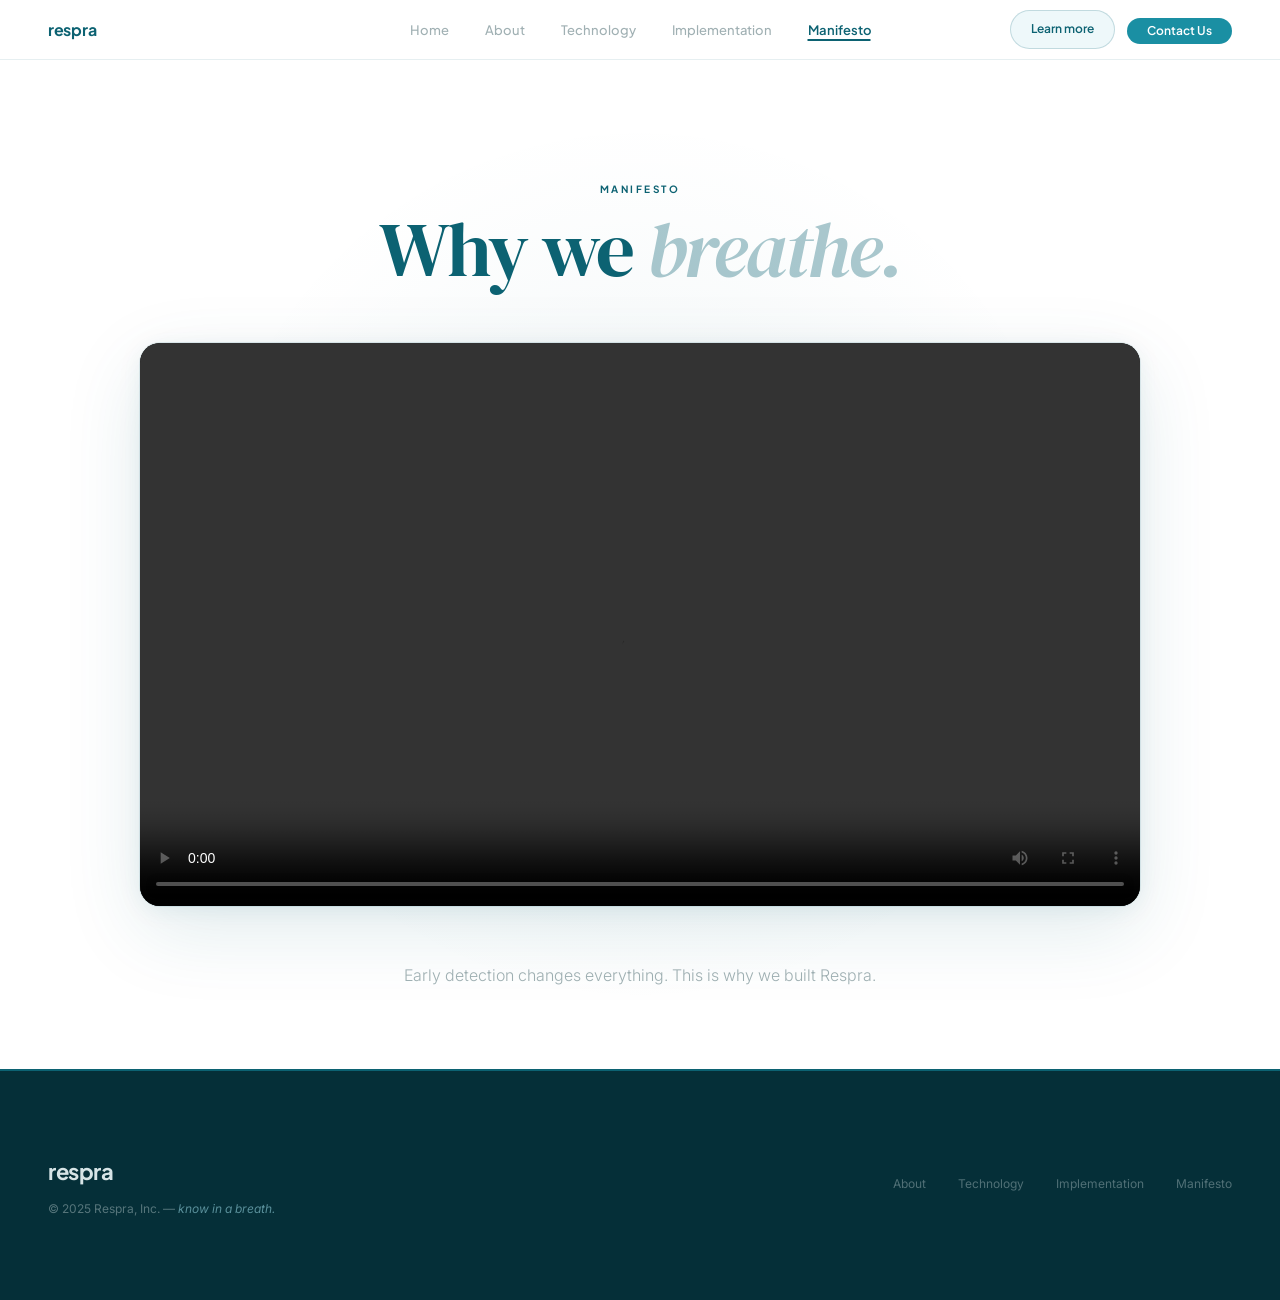
==== manifesto.html @ 3a27616a "Add files via upload" ====
<!DOCTYPE html>
<html lang="en">
<head>
  <meta charset="UTF-8" />
  <meta name="viewport" content="width=device-width, initial-scale=1.0" />
  <title>Manifesto — Respra</title>
  <link rel="stylesheet" href="shared.css" />
  <style>

    body { background: #fff; }

    /* ─── FULL-BLEED VIDEO HERO ─── */
    .manifesto-hero {
      width: 100%;
      min-height: 100svh;
      display: flex;
      flex-direction: column;
      align-items: center;
      justify-content: center;
      padding: 120px 44px 80px;
      gap: 56px;
      position: relative;
      overflow: hidden;
      background: #fff;
    }

    /* Subtle teal glow behind video */
    .manifesto-hero::before {
      content: '';
      position: absolute;
      width: 900px;
      height: 900px;
      border-radius: 50%;
      background: radial-gradient(circle, rgba(12,98,114,0.06) 0%, transparent 70%);
      top: 50%;
      left: 50%;
      transform: translate(-50%, -50%);
      pointer-events: none;
      z-index: 0;
    }

    .manifesto-label {
      position: relative;
      z-index: 1;
      text-align: center;
    }

    .manifesto-label .eyebrow {
      margin-bottom: 12px;
      opacity: 1;
    }

    .manifesto-label h1 {
      font-size: clamp(42px, 6vw, 80px);
      letter-spacing: -2.5px;
      line-height: 1.0;
      color: var(--teal);
    }

    .manifesto-label h1 em {
      font-style: italic;
      font-weight: 400;
      opacity: 0.35;
    }

    /* ─── VIDEO WRAPPER ─── */
    .video-wrap {
      position: relative;
      z-index: 1;
      width: 100%;
      max-width: 1000px;
      border-radius: 20px;
      overflow: hidden;
      box-shadow:
        0 4px 24px rgba(12,98,114,0.08),
        0 24px 80px rgba(12,98,114,0.12),
        0 0 0 1px rgba(12,98,114,0.1);
      background: #000;
      aspect-ratio: 16 / 9;
    }

    .video-wrap iframe {
      width: 100%;
      height: 100%;
      border: none;
      display: block;
    }

    /* Placeholder shown when no URL set */
    .video-placeholder {
      width: 100%;
      height: 100%;
      display: flex;
      flex-direction: column;
      align-items: center;
      justify-content: center;
      gap: 20px;
      background: linear-gradient(135deg, #052f38 0%, #0c6272 100%);
      aspect-ratio: 16 / 9;
    }

    .play-btn {
      width: 72px;
      height: 72px;
      border-radius: 50%;
      background: rgba(238,248,250,0.12);
      border: 1.5px solid rgba(238,248,250,0.25);
      display: flex;
      align-items: center;
      justify-content: center;
      cursor: pointer;
      transition: background 0.2s, transform 0.2s;
    }

    .play-btn:hover {
      background: rgba(238,248,250,0.2);
      transform: scale(1.06);
    }

    .play-btn svg {
      width: 28px;
      height: 28px;
      fill: rgba(238,248,250,0.8);
      margin-left: 4px;
    }

    .video-placeholder-text {
      font-family: var(--body);
      font-size: 13px;
      font-weight: 400;
      color: rgba(238,248,250,0.35);
      letter-spacing: 0.5px;
    }

    /* ─── CAPTION ─── */
    .manifesto-caption {
      position: relative;
      z-index: 1;
      text-align: center;
      max-width: 520px;
    }

    .manifesto-caption p {
      font-size: 16px;
      font-weight: 300;
      color: var(--ink-low);
      line-height: 1.7;
    }

    @keyframes fadeUp {
      from { opacity: 0; transform: translateY(14px); }
      to   { opacity: 1; transform: translateY(0); }
    }

  </style>
</head>
<body>

<!-- NAV -->
<nav id="main-nav">
  <a href="index.html" class="nav-logo">
    <span class="nav-wordmark">respra</span>
  </a>
  <ul class="nav-links">
    <li><a href="index.html">Home</a></li>
    <li><a href="about.html">About</a></li>
    <li><a href="technology.html">Technology</a></li>
    <li><a href="implementation.html">Implementation</a></li>
    <li><a href="manifesto.html" class="active">Manifesto</a></li>
  </ul>
  <div class="nav-right">
    <a href="about.html" class="nav-cta">Learn more</a>
    <div class="nav-contact-wrap">
      <button class="nav-contact-btn" id="contact-btn">Contact Us</button>
      <div class="nav-contact-popup" id="contact-popup">
        <a href="mailto:contact@respra.ca">contact@respra.ca</a>
      </div>
    </div>
  </div>
</nav>

<div class="page-wrap">

  <section class="manifesto-hero" data-screen-label="01 Manifesto">

    <div class="manifesto-label" style="opacity:0; animation: fadeUp 1s cubic-bezier(.16,1,.3,1) 0.1s forwards;">
      <span class="eyebrow">Manifesto</span>
      <h1>Why we <em>breathe.</em></h1>
    </div>

    <!-- Video -->
    <div class="video-wrap" style="opacity:0; animation: fadeUp 1s cubic-bezier(.16,1,.3,1) 0.28s forwards;">
      <video
        src="manifesto-video.mp4"
        controls
        playsinline
        preload="metadata"
        style="width:100%; height:100%; display:block;"
      ></video>
    </div>

    <div class="manifesto-caption" style="opacity:0; animation: fadeUp 1s cubic-bezier(.16,1,.3,1) 0.44s forwards;">
      <p>Early detection changes everything. This is why we built Respra.</p>
    </div>

  </section>

  <!-- FOOTER -->
  <footer>
    <div>
      <div class="foot-brand">respra</div>
      <div style="margin-top:6px;">© 2025 Respra, Inc. — <em>know in a breath.</em></div>
    </div>
    <div class="foot-links">
      <a href="about.html">About</a>
      <a href="technology.html">Technology</a>
      <a href="implementation.html">Implementation</a>
      <a href="manifesto.html" class="active">Manifesto</a>
    </div>
  </footer>

</div>


<script>
  const nav = document.getElementById('main-nav');
  window.addEventListener('scroll', () => {
    nav.style.background = window.scrollY > 40 ? 'rgba(255,255,255,0.97)' : 'rgba(255,255,255,0.86)';
  }, { passive: true });

  const contactBtn = document.getElementById('contact-btn');
  const contactPopup = document.getElementById('contact-popup');
  if (contactBtn && contactPopup) {
    contactBtn.addEventListener('click', function(e) {
      e.stopPropagation();
      contactPopup.classList.toggle('open');
    });
    document.addEventListener('click', function() {
      contactPopup.classList.remove('open');
    });
  }
</script>

</body>
</html>
---- shared.css ----
@import url('https://fonts.googleapis.com/css2?family=DM+Serif+Display:ital@0;1&family=Plus+Jakarta+Sans:wght@400;500;600;700&family=Inter:wght@300;400;500;600&display=swap');

*, *::before, *::after { box-sizing: border-box; margin: 0; padding: 0; }

:root {
  /* ── Brand teal ── */
  --teal:        #0c6272;
  --teal-dark:   #084e5c;
  --teal-deep:   #052f38;

  /* ── Legacy green vars remapped to teal palette ── */
  --green:       #0c6272;
  --green-dark:  #084e5c;

  /* ── Teal tints ── */
  --mint:        #eef8fa;
  --mint-mid:    #c8e8ed;
  --mint-dim:    #7db8c4;

  /* ── Neutrals ── */
  --bg:          #ffffff;
  --bg2:         #f4fafc;
  --bg-2:        #f4fafc;
  --bg-3:        #e6f3f5;
  --ink:         #052f38;
  --ink-mid:     rgba(5,47,56,0.62);
  --ink-low:     rgba(5,47,56,0.38);
  --ink-xlow:    rgba(5,47,56,0.16);
  --muted:       rgba(5,47,56,0.45);
  --border:      rgba(12,98,114,0.1);
  --border-mid:  rgba(12,98,114,0.2);

  /* ── Surfaces ── */
  --surface:     rgba(12,98,114,0.08);
  --surface-mid: rgba(12,98,114,0.15);

  /* ── Type ── */
  --heading:  'DM Serif Display', serif;
  --subhead:  'Plus Jakarta Sans', sans-serif;
  --body:     'Inter', system-ui, sans-serif;
  --nav-h:    60px;
  --max:      1080px;
}

html { scroll-behavior: smooth; }

body {
  font-family: var(--body);
  background: var(--bg);
  color: var(--ink);
  -webkit-font-smoothing: antialiased;
  -moz-osx-font-smoothing: grayscale;
  line-height: 1.85;
  overflow-x: hidden;
}

/* ── NAV ── */
nav {
  position: fixed;
  top: 0; left: 0; right: 0;
  height: var(--nav-h);
  z-index: 200;
  display: flex;
  align-items: center;
  justify-content: space-between;
  padding: 0 48px;
  background: rgba(255,255,255,0.86);
  backdrop-filter: blur(20px) saturate(160%);
  -webkit-backdrop-filter: blur(20px) saturate(160%);
  border-bottom: 1px solid var(--border);
  transition: background 0.45s cubic-bezier(.16,1,.3,1),
              backdrop-filter 0.45s,
              -webkit-backdrop-filter 0.45s,
              border-color 0.45s;
}

/* Transparent state — applied on dark-hero pages before scroll */
nav.hero-transparent {
  background: transparent;
  backdrop-filter: none;
  -webkit-backdrop-filter: none;
  border-bottom-color: transparent;
}

nav.hero-transparent.scrolled {
  background: rgba(255,255,255,0.86);
  backdrop-filter: blur(20px) saturate(160%);
  -webkit-backdrop-filter: blur(20px) saturate(160%);
  border-bottom-color: var(--border);
}

.nav-logo {
  display: flex;
  align-items: center;
  gap: 9px;
  text-decoration: none;
  flex-shrink: 0;
}

.nav-wordmark {
  font-family: var(--subhead);
  font-size: 16px;
  font-weight: 700;
  color: var(--teal);
  letter-spacing: -0.3px;
  transition: color 0.35s;
}

nav.hero-transparent .nav-wordmark { color: rgba(255,255,255,0.92); }
nav.hero-transparent.scrolled .nav-wordmark { color: var(--teal); }

.nav-links {
  display: flex;
  align-items: center;
  gap: 36px;
  list-style: none;
  position: absolute;
  left: 50%;
  transform: translateX(-50%);
}

.nav-links a {
  text-decoration: none;
  font-family: var(--subhead);
  font-size: 13px;
  font-weight: 500;
  color: var(--ink-low);
  transition: color 0.2s;
  position: relative;
  padding-bottom: 3px;
}

/* Underline slide-in from left */
.nav-links a::after {
  content: '';
  position: absolute;
  bottom: 0; left: 0;
  width: 100%; height: 1.5px;
  background: var(--teal);
  transform: scaleX(0);
  transform-origin: left center;
  transition: transform 0.28s cubic-bezier(.16,1,.3,1);
}

.nav-links a:hover { color: var(--teal); }
.nav-links a:hover::after { transform: scaleX(1); }
.nav-links a.active { color: var(--teal); font-weight: 600; }
.nav-links a.active::after { transform: scaleX(1); }

/* Transparent nav link colors */
nav.hero-transparent .nav-links a { color: rgba(255,255,255,0.65); }
nav.hero-transparent .nav-links a:hover { color: rgba(255,255,255,0.95); }
nav.hero-transparent .nav-links a.active { color: rgba(255,255,255,0.95); }
nav.hero-transparent.scrolled .nav-links a { color: var(--ink-low); }
nav.hero-transparent.scrolled .nav-links a:hover { color: var(--teal); }
nav.hero-transparent.scrolled .nav-links a.active { color: var(--teal); }

.nav-cta {
  flex-shrink: 0;
  font-family: var(--subhead);
  font-size: 12px;
  font-weight: 600;
  color: var(--teal);
  background: var(--mint);
  border: 1px solid var(--border-mid);
  border-radius: 100px;
  padding: 7px 20px;
  text-decoration: none;
  transition: background 0.2s, transform 0.2s, box-shadow 0.2s;
}
.nav-cta:hover {
  background: var(--mint-mid);
  transform: translateY(-1px);
  box-shadow: 0 4px 12px rgba(12,98,114,0.15);
}

.nav-right {
  display: flex;
  align-items: center;
  gap: 12px;
  flex-shrink: 0;
}

.nav-contact-wrap {
  position: relative;
}

.nav-contact-btn {
  font-family: var(--subhead);
  font-size: 12px;
  font-weight: 600;
  color: #fff;
  background: #1a8fa3;
  border: none;
  border-radius: 100px;
  padding: 7px 20px;
  cursor: pointer;
  transition: background 0.25s ease, box-shadow 0.25s ease;
  line-height: 1;
}

.nav-contact-btn:hover {
  background: #1ea0b6;
  box-shadow: 0 0 12px rgba(12,98,114,0.4);
}

.nav-contact-popup {
  position: absolute;
  top: calc(100% + 10px);
  right: 0;
  background: #fff;
  border: 1px solid var(--border-mid);
  border-radius: 10px;
  padding: 12px 18px;
  box-shadow: 0 8px 24px rgba(12,98,114,0.12);
  white-space: nowrap;
  opacity: 0;
  pointer-events: none;
  transform: translateY(-4px);
  transition: opacity 0.2s ease, transform 0.2s ease;
  z-index: 300;
}

.nav-contact-popup.open {
  opacity: 1;
  pointer-events: auto;
  transform: translateY(0);
}

.nav-contact-popup a {
  font-family: var(--body);
  font-size: 13px;
  color: var(--teal);
  text-decoration: none;
  font-weight: 500;
}

.nav-contact-popup a:hover {
  text-decoration: underline;
}

/* ── TYPOGRAPHY ── */
h1 {
  font-family: var(--heading);
  font-size: clamp(58px, 8.5vw, 124px);
  font-weight: 400;
  line-height: 1.0;
  letter-spacing: -3px;
  color: var(--teal);
}

h2 {
  font-family: var(--heading);
  font-size: clamp(34px, 4.5vw, 60px);
  font-weight: 400;
  line-height: 1.06;
  letter-spacing: -2px;
  color: var(--teal-dark);
}

h3 {
  font-family: var(--heading);
  font-size: clamp(20px, 2.2vw, 28px);
  font-weight: 400;
  line-height: 1.2;
  letter-spacing: -0.6px;
  color: var(--teal-dark);
}

h4 {
  font-family: var(--subhead);
  font-size: 14px;
  font-weight: 600;
  color: var(--ink-mid);
  line-height: 1.55;
}

p.lead {
  font-family: var(--body);
  font-size: clamp(16px, 1.7vw, 20px);
  font-weight: 300;
  color: var(--ink-mid);
  line-height: 1.85;
}

p.body-text {
  font-family: var(--body);
  font-size: 14px;
  font-weight: 300;
  color: var(--ink-low);
  line-height: 1.85;
}

.eyebrow {
  display: block;
  font-family: var(--subhead);
  font-size: 10px;
  font-weight: 700;
  letter-spacing: 2.5px;
  text-transform: uppercase;
  color: var(--teal);
  margin-bottom: 20px;
  opacity: 0.8;
}

/* ── TEAL RULE ACCENT ── */
.rule-green {
  width: 36px;
  height: 3px;
  background: var(--teal);
  border-radius: 2px;
  margin: 24px 0 32px;
}

/* ── LAYOUT ── */
.page-wrap { padding-top: var(--nav-h); }

.section-inner {
  max-width: var(--max);
  margin: 0 auto;
  padding: 0 48px;
}

section        { padding: 128px 0; }
section.tight  { padding: 88px 0; }
section.xtra   { padding: 180px 0; }

hr.rule { display: none; }

/* ── STAT ── */
.stat-num {
  font-family: var(--heading);
  font-size: clamp(40px, 5vw, 68px);
  font-weight: 400;
  color: var(--teal);
  line-height: 1;
  letter-spacing: -2px;
}

.stat-label {
  font-family: var(--body);
  font-size: 12px;
  font-weight: 400;
  color: var(--ink-low);
  margin-top: 8px;
  line-height: 1.6;
}

/* ── PILL ── */
.pill {
  display: inline-flex;
  align-items: center;
  padding: 6px 16px;
  border-radius: 100px;
  background: var(--mint);
  border: 1px solid var(--mint-mid);
  font-family: var(--subhead);
  font-size: 11px;
  font-weight: 600;
  color: var(--teal-dark);
  letter-spacing: 0.2px;
}

/* ── DARK SECTION ── */
.dark-section {
  background: var(--teal-deep);
  color: #fff;
}
.dark-section h2, .dark-section h3 { color: var(--mint); }
.dark-section .eyebrow { color: var(--mint-dim); opacity: 1; }
.dark-section p.lead   { color: rgba(238,248,250,0.6); }
.dark-section p.body-text { color: rgba(238,248,250,0.45); }
.dark-section .stat-num   { color: var(--mint); }
.dark-section .stat-label { color: rgba(238,248,250,0.5); }

/* ── FADE UP ── */
.fade-up {
  opacity: 0;
  transform: translateY(28px) scale(0.97);
  transition: opacity 0.9s cubic-bezier(.16,1,.3,1),
              transform 0.9s cubic-bezier(.16,1,.3,1);
}
.fade-up.in { opacity: 1; transform: translateY(0) scale(1); }

/* ── FOOTER ── */
footer {
  background: var(--teal-deep);
  color: rgba(238,248,250,0.35);
  padding: 80px 48px;
  border-top: 2px solid var(--teal);
  display: flex;
  align-items: center;
  justify-content: space-between;
  font-family: var(--body);
  font-size: 12px;
}

footer .foot-brand {
  font-family: var(--subhead);
  font-weight: 700;
  font-size: 22px;
  color: rgba(238,248,250,0.9);
  letter-spacing: -0.5px;
  margin-bottom: 6px;
}

footer em { font-style: italic; color: var(--mint-dim); opacity: 0.7; }

footer .foot-links { display: flex; gap: 32px; }

footer .foot-links a {
  color: rgba(238,248,250,0.32);
  text-decoration: none;
  transition: color 0.2s;
  font-size: 12px;
  position: relative;
  padding-bottom: 2px;
}

footer .foot-links a::after {
  content: '';
  position: absolute;
  bottom: 0; left: 0;
  width: 100%; height: 1px;
  background: var(--teal);
  transform: scaleX(0);
  transform-origin: left center;
  transition: transform 0.25s cubic-bezier(.16,1,.3,1);
  opacity: 0.6;
}

footer .foot-links a:hover { color: rgba(238,248,250,0.85); }
footer .foot-links a:hover::after { transform: scaleX(1); }

@media (max-width: 860px) {
  nav { padding: 0 20px; }
  .nav-links { display: none; }
  .section-inner { padding: 0 24px; }
  section { padding: 80px 0; }
  footer { padding: 52px 24px; flex-direction: column; gap: 28px; align-items: flex-start; }
}
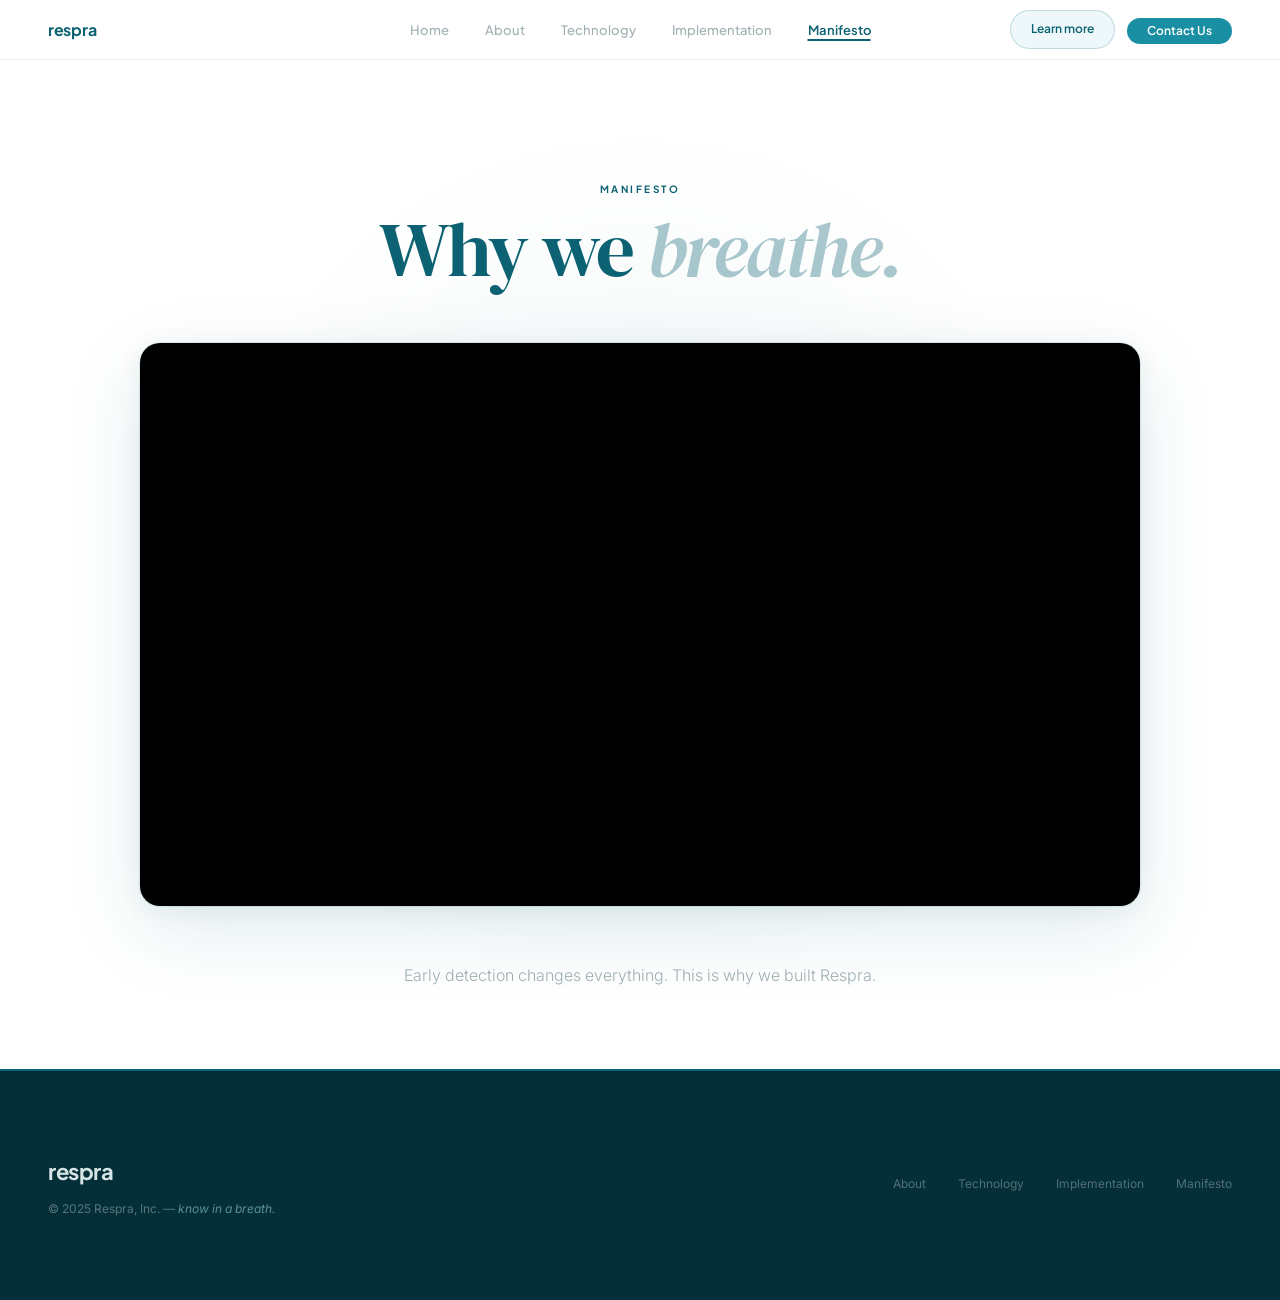
==== commit a114373a: "Add files via upload" ====
--- a/manifesto.html
+++ b/manifesto.html
@@ -190,13 +190,15 @@
 
     <!-- Video -->
     <div class="video-wrap" style="opacity:0; animation: fadeUp 1s cubic-bezier(.16,1,.3,1) 0.28s forwards;">
-      <video
-        src="manifesto-video.mp4"
-        controls
-        playsinline
-        preload="metadata"
-        style="width:100%; height:100%; display:block;"
-      ></video>
+      <iframe
+        width="100%"
+        height="100%"
+        src="https://www.youtube.com/embed/5BINtppEgbo"
+        title="Respra Manifesto"
+        frameborder="0"
+        allow="accelerometer; autoplay; clipboard-write; encrypted-media; gyroscope; picture-in-picture"
+        allowfullscreen>
+      </iframe>
     </div>
 
     <div class="manifesto-caption" style="opacity:0; animation: fadeUp 1s cubic-bezier(.16,1,.3,1) 0.44s forwards;">
